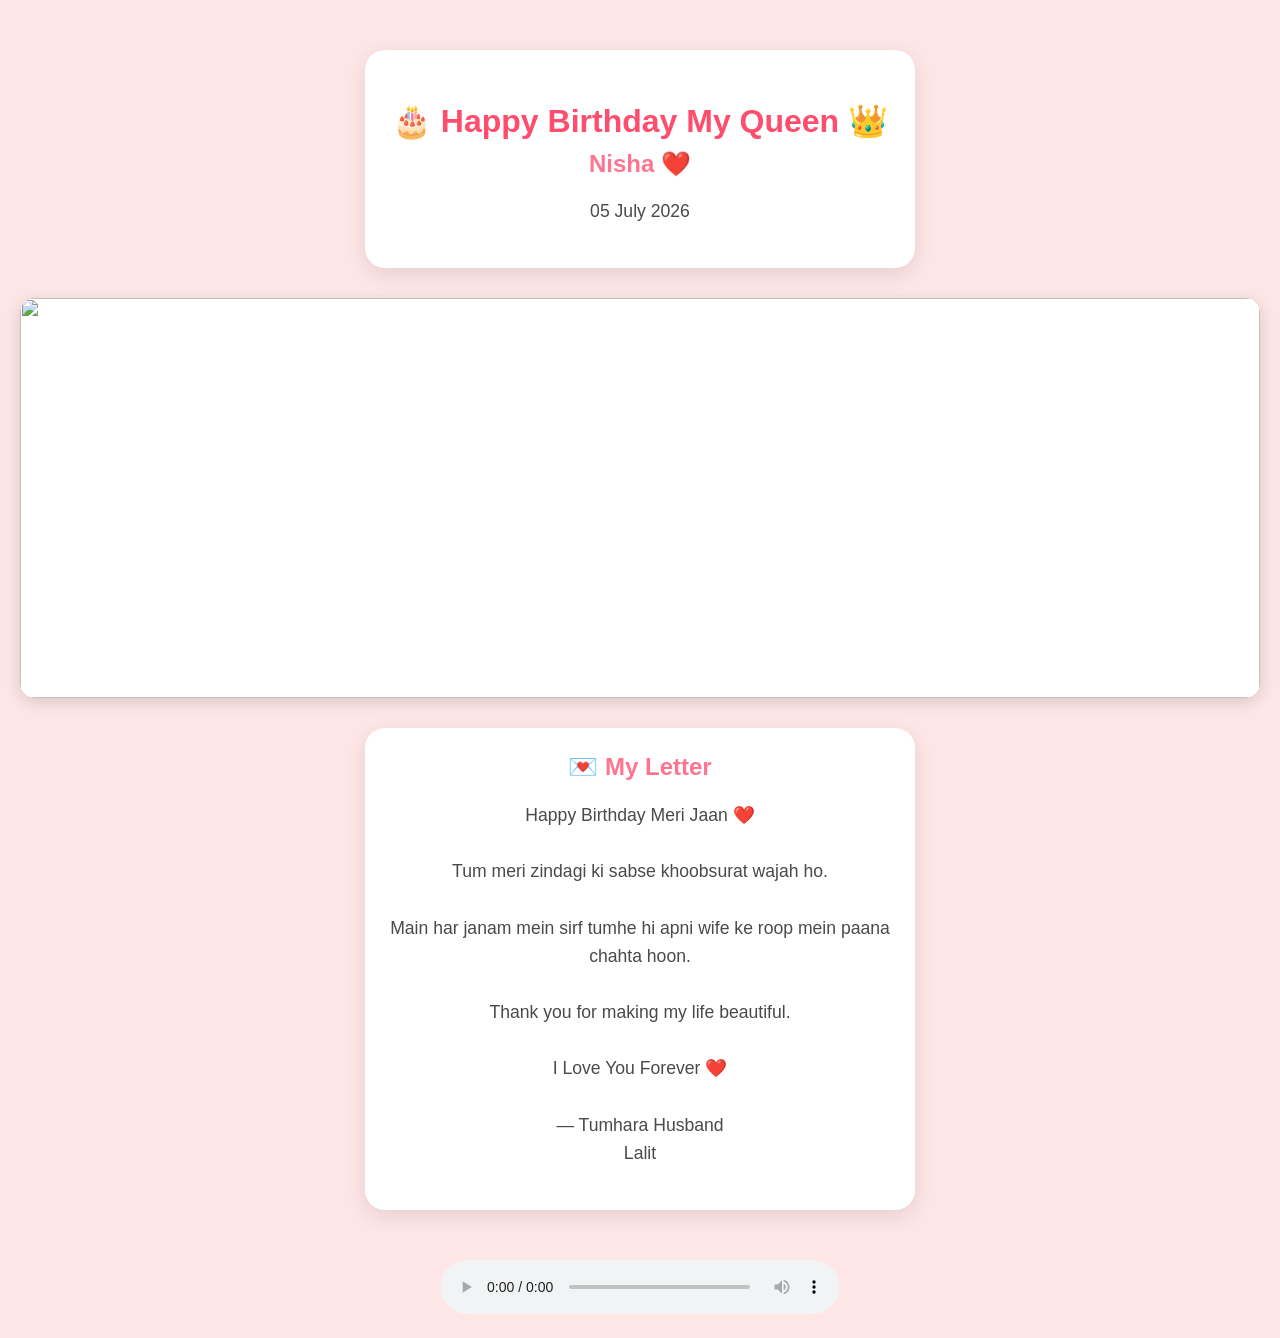
==== index.html @ f0bfb338 "Add files via upload" ====
<!DOCTYPE html>
<html lang="en">
<head>
    <meta charset="UTF-8">
    <meta name="viewport" content="width=device-width, initial-scale=1.0">
    <title>Happy Birthday Nisha ❤️</title>
    <style>
        /* --- WEBSITE KA DESIGN (CSS) --- */
        body {
            background-color: #ffe6e6; /* Sweet Pinkish Background */
            font-family: 'Arial', sans-serif;
            text-align: center;
            color: #333;
            margin: 0;
            padding: 20px;
        }

        section {
            margin: 30px auto;
            max-width: 500px;
            background: white;
            padding: 25px;
            border-radius: 20px;
            box-shadow: 0 6px 20px rgba(0,0,0,0.1);
        }

        h1 { 
            color: #ff4d6d; 
            font-size: 2rem;
            margin-bottom: 10px;
        }
        
        h2 { 
            color: #ff758f; 
            margin-top: 0;
        }

        /* --- SLIDESHOW KA DESIGN --- */
        .slideshow-container {
            position: relative;
            max-width: 100%;
            height: 400px; /* Mobile aur desktop dono ke liye best height */
            margin: 20px auto;
            overflow: hidden;
            border-radius: 15px;
            box-shadow: 0 4px 15px rgba(0,0,0,0.15);
            padding: 0; /* Images ke beech me space na rahe */
        }

        .slide {
            display: none;
            width: 100%;
            height: 100%;
            object-fit: cover; /* Image stretch nahi hogi, perfectly fit hogi */
            /* Smooth Fade Animation */
            animation: fadeEffect 1.5s ease-in-out;
        }

        /* Jo image dikhni chahiye */
        .slide.active {
            display: block;
        }

        /* Fade Animation Effect */
        @keyframes fadeEffect {
            from { opacity: 0.3; } 
            to { opacity: 1; }
        }

        /* --- LETTER AUR MUSIC KA DESIGN --- */
        p {
            font-size: 1.1rem;
            line-height: 1.6;
            color: #4a4a4a;
            font-weight: 500;
        }

        audio {
            margin-top: 20px;
            width: 90%;
            max-width: 400px;
            border-radius: 30px;
        }
    </style>
</head>
<body>

    <div></div>

    <section>
        <h1>🎂 Happy Birthday My Queen 👑</h1>
        <h2>Nisha ❤️</h2>
        <p>05 July 2026</p>
    </section>

    <section class="slideshow-container">
        <img src="photo1.jpg" class="slide active">
        <img src="photo2.jpg" class="slide">
        <img src="photo3.jpg" class="slide">
        <img src="photo4.jpg" class="slide">
    </section>

    <section>
        <h2>💌 My Letter</h2>
        <p>
            Happy Birthday Meri Jaan ❤️<br><br>
            Tum meri zindagi ki sabse khoobsurat wajah ho.<br><br>
            Main har janam mein sirf tumhe hi apni wife ke roop mein paana chahta hoon.<br><br>
            Thank you for making my life beautiful.<br><br>
            I Love You Forever ❤️<br><br>
            — Tumhara Husband<br>
            Lalit
        </p>
    </section>

    <audio controls autoplay loop>
        <source src="music.mp3" type="audio/mpeg">
    </audio>

    <script>
        let currentIndex = 0;
        const slides = document.querySelectorAll('.slide');

        function showNextSlide() {
            // 1. Pehle chal rahi image se active class hatao
            slides[currentIndex].classList.remove('active');
            
            // 2. Agli image par jao (aur agar 4th image khatam ho toh wapas 1st par aao)
            currentIndex = (currentIndex + 1) % slides.length;
            
            // 3. Agli image par active class lagao taaki wo dikhne lage
            slides[currentIndex].classList.add('active');
        }

        // Har 3 second (3000 milliseconds) me image automatic badlegi
        setInterval(showNextSlide, 3000);
    </script>

</body>
</html>
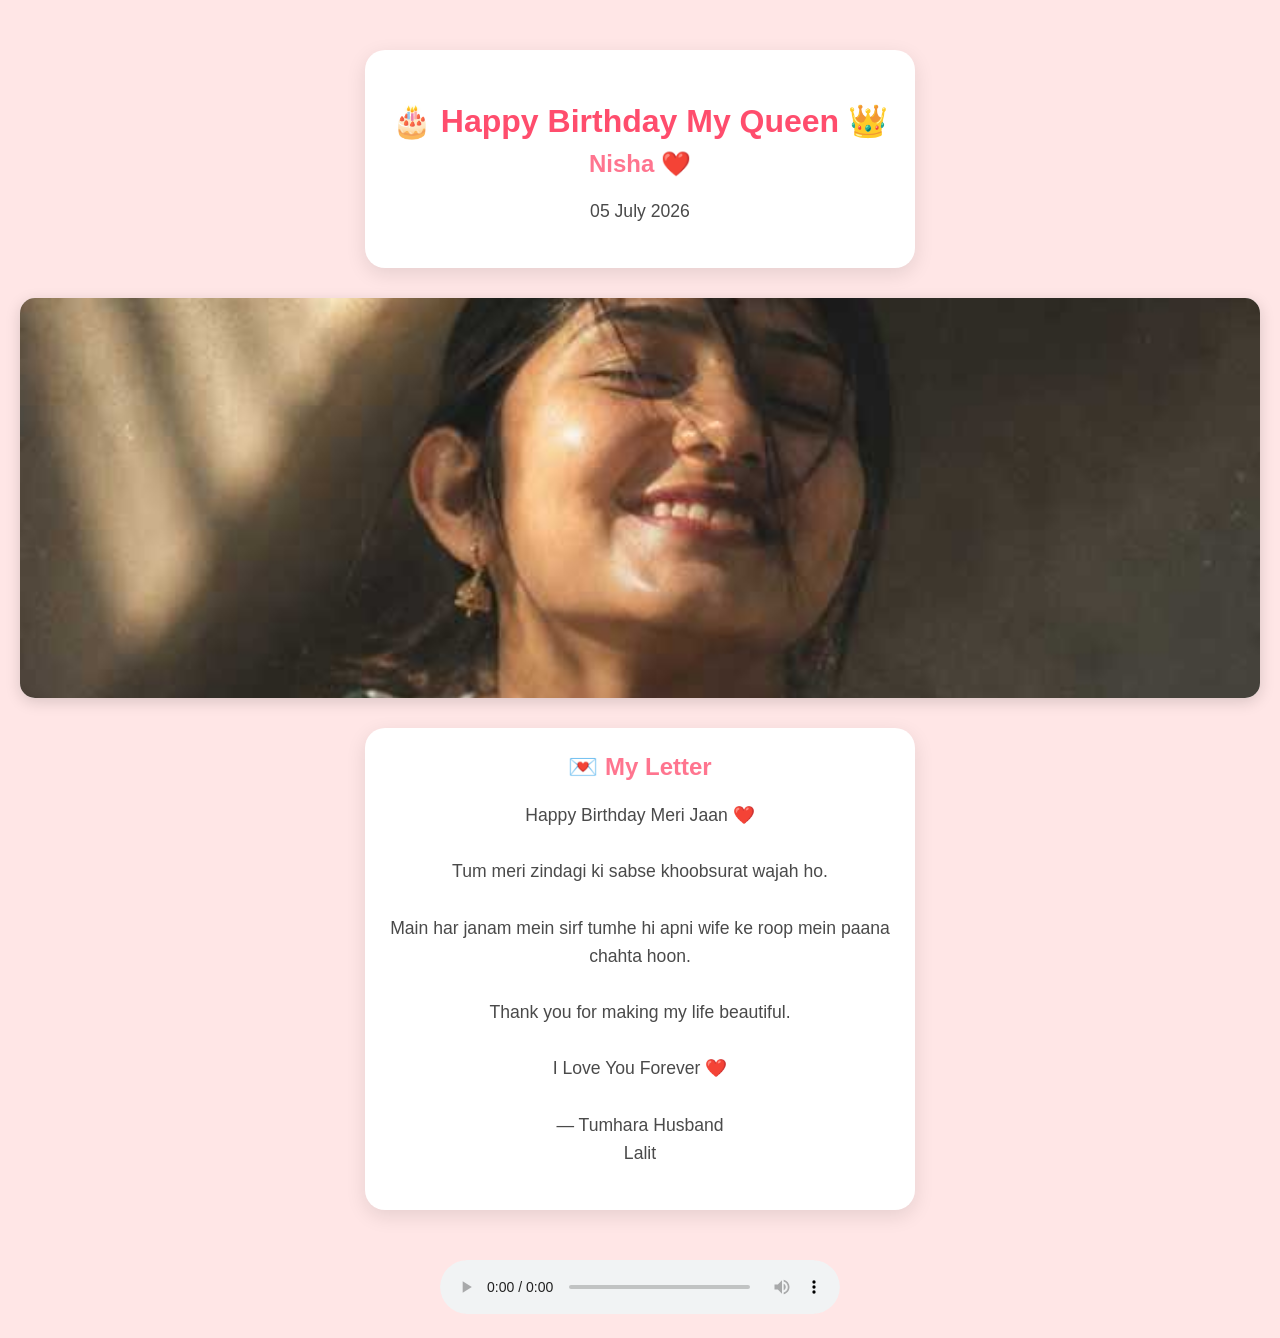
==== commit 2088654f: "Update HTML to reference correct photo filenames" ====
--- a/index.html
+++ b/index.html
@@ -1,140 +1,142 @@
-<!DOCTYPE html>
-<html lang="en">
-<head>
-    <meta charset="UTF-8">
-    <meta name="viewport" content="width=device-width, initial-scale=1.0">
-    <title>Happy Birthday Nisha ❤️</title>
-    <style>
-        /* --- WEBSITE KA DESIGN (CSS) --- */
-        body {
-            background-color: #ffe6e6; /* Sweet Pinkish Background */
-            font-family: 'Arial', sans-serif;
-            text-align: center;
-            color: #333;
-            margin: 0;
-            padding: 20px;
-        }
-
-        section {
-            margin: 30px auto;
-            max-width: 500px;
-            background: white;
-            padding: 25px;
-            border-radius: 20px;
-            box-shadow: 0 6px 20px rgba(0,0,0,0.1);
-        }
-
-        h1 { 
-            color: #ff4d6d; 
-            font-size: 2rem;
-            margin-bottom: 10px;
-        }
-        
-        h2 { 
-            color: #ff758f; 
-            margin-top: 0;
-        }
-
-        /* --- SLIDESHOW KA DESIGN --- */
-        .slideshow-container {
-            position: relative;
-            max-width: 100%;
-            height: 400px; /* Mobile aur desktop dono ke liye best height */
-            margin: 20px auto;
-            overflow: hidden;
-            border-radius: 15px;
-            box-shadow: 0 4px 15px rgba(0,0,0,0.15);
-            padding: 0; /* Images ke beech me space na rahe */
-        }
-
-        .slide {
-            display: none;
-            width: 100%;
-            height: 100%;
-            object-fit: cover; /* Image stretch nahi hogi, perfectly fit hogi */
-            /* Smooth Fade Animation */
-            animation: fadeEffect 1.5s ease-in-out;
-        }
-
-        /* Jo image dikhni chahiye */
-        .slide.active {
-            display: block;
-        }
-
-        /* Fade Animation Effect */
-        @keyframes fadeEffect {
-            from { opacity: 0.3; } 
-            to { opacity: 1; }
-        }
-
-        /* --- LETTER AUR MUSIC KA DESIGN --- */
-        p {
-            font-size: 1.1rem;
-            line-height: 1.6;
-            color: #4a4a4a;
-            font-weight: 500;
-        }
-
-        audio {
-            margin-top: 20px;
-            width: 90%;
-            max-width: 400px;
-            border-radius: 30px;
-        }
-    </style>
-</head>
-<body>
-
-    <div></div>
-
-    <section>
-        <h1>🎂 Happy Birthday My Queen 👑</h1>
-        <h2>Nisha ❤️</h2>
-        <p>05 July 2026</p>
-    </section>
-
-    <section class="slideshow-container">
-        <img src="photo1.jpg" class="slide active">
-        <img src="photo2.jpg" class="slide">
-        <img src="photo3.jpg" class="slide">
-        <img src="photo4.jpg" class="slide">
-    </section>
-
-    <section>
-        <h2>💌 My Letter</h2>
-        <p>
-            Happy Birthday Meri Jaan ❤️<br><br>
-            Tum meri zindagi ki sabse khoobsurat wajah ho.<br><br>
-            Main har janam mein sirf tumhe hi apni wife ke roop mein paana chahta hoon.<br><br>
-            Thank you for making my life beautiful.<br><br>
-            I Love You Forever ❤️<br><br>
-            — Tumhara Husband<br>
-            Lalit
-        </p>
-    </section>
-
-    <audio controls autoplay loop>
-        <source src="music.mp3" type="audio/mpeg">
-    </audio>
-
-    <script>
-        let currentIndex = 0;
-        const slides = document.querySelectorAll('.slide');
-
-        function showNextSlide() {
-            // 1. Pehle chal rahi image se active class hatao
-            slides[currentIndex].classList.remove('active');
-            
-            // 2. Agli image par jao (aur agar 4th image khatam ho toh wapas 1st par aao)
-            currentIndex = (currentIndex + 1) % slides.length;
-            
-            // 3. Agli image par active class lagao taaki wo dikhne lage
-            slides[currentIndex].classList.add('active');
-        }
-
-        // Har 3 second (3000 milliseconds) me image automatic badlegi
-        setInterval(showNextSlide, 3000);
-    </script>
-
-</body>
+<!DOCTYPE html>
+<html lang="en">
+<head>
+    <meta charset="UTF-8">
+    <meta name="viewport" content="width=device-width, initial-scale=1.0">
+    <title>Happy Birthday Nisha ❤️</title>
+    <style>
+        /* --- WEBSITE KA DESIGN (CSS) --- */
+        body {
+            background-color: #ffe6e6; /* Sweet Pinkish Background */
+            font-family: 'Arial', sans-serif;
+            text-align: center;
+            color: #333;
+            margin: 0;
+            padding: 20px;
+        }
+
+        section {
+            margin: 30px auto;
+            max-width: 500px;
+            background: white;
+            padding: 25px;
+            border-radius: 20px;
+            box-shadow: 0 6px 20px rgba(0,0,0,0.1);
+        }
+
+        h1 { 
+            color: #ff4d6d; 
+            font-size: 2rem;
+            margin-bottom: 10px;
+        }
+        
+        h2 { 
+            color: #ff758f; 
+            margin-top: 0;
+        }
+
+        /* --- SLIDESHOW KA DESIGN --- */
+        .slideshow-container {
+            position: relative;
+            max-width: 100%;
+            height: 400px; /* Mobile aur desktop dono ke liye best height */
+            margin: 20px auto;
+            overflow: hidden;
+            border-radius: 15px;
+            box-shadow: 0 4px 15px rgba(0,0,0,0.15);
+            padding: 0; /* Images ke beech me space na rahe */
+        }
+
+        .slide {
+            display: none;
+            width: 100%;
+            height: 100%;
+            object-fit: cover; /* Image stretch nahi hogi, perfectly fit hogi */
+            /* Smooth Fade Animation */
+            animation: fadeEffect 1.5s ease-in-out;
+        }
+
+        /* Jo image dikhni chahiye */
+        .slide.active {
+            display: block;
+        }
+
+        /* Fade Animation Effect */
+        @keyframes fadeEffect {
+            from { opacity: 0.3; } 
+            to { opacity: 1; }
+        }
+
+        /* --- LETTER AUR MUSIC KA DESIGN --- */
+        p {
+            font-size: 1.1rem;
+            line-height: 1.6;
+            color: #4a4a4a;
+            font-weight: 500;
+        }
+
+        audio {
+            margin-top: 20px;
+            width: 90%;
+            max-width: 400px;
+            border-radius: 30px;
+        }
+    </style>
+</head>
+<body>
+
+    <div></div>
+
+    <section>
+        <h1>🎂 Happy Birthday My Queen 👑</h1>
+        <h2>Nisha ❤️</h2>
+        <p>05 July 2026</p>
+    </section>
+
+    <section class="slideshow-container">
+        <img src="photo1.jpg.jpg" class="slide active">
+        <img src="photo2.jpg.jpg" class="slide">
+        <img src="photo3.jpg.jpg" class="slide">
+        <img src="photo4.jpg.jpg" class="slide">
+        <img src="photo5.jpg.jpg" class="slide">
+        <img src="photo6.jpg.jpg" class="slide">
+    </section>
+
+    <section>
+        <h2>💌 My Letter</h2>
+        <p>
+            Happy Birthday Meri Jaan ❤️<br><br>
+            Tum meri zindagi ki sabse khoobsurat wajah ho.<br><br>
+            Main har janam mein sirf tumhe hi apni wife ke roop mein paana chahta hoon.<br><br>
+            Thank you for making my life beautiful.<br><br>
+            I Love You Forever ❤️<br><br>
+            — Tumhara Husband<br>
+            Lalit
+        </p>
+    </section>
+
+    <audio controls autoplay loop>
+        <source src="music.mp3" type="audio/mpeg">
+    </audio>
+
+    <script>
+        let currentIndex = 0;
+        const slides = document.querySelectorAll('.slide');
+
+        function showNextSlide() {
+            // 1. Pehle chal rahi image se active class hatao
+            slides[currentIndex].classList.remove('active');
+            
+            // 2. Agli image par jao (aur agar last image khatam ho toh wapas 1st par aao)
+            currentIndex = (currentIndex + 1) % slides.length;
+            
+            // 3. Agli image par active class lagao taaki wo dikhne lage
+            slides[currentIndex].classList.add('active');
+        }
+
+        // Har 3 second (3000 milliseconds) me image automatic badlegi
+        setInterval(showNextSlide, 3000);
+    </script>
+
+</body>
 </html>
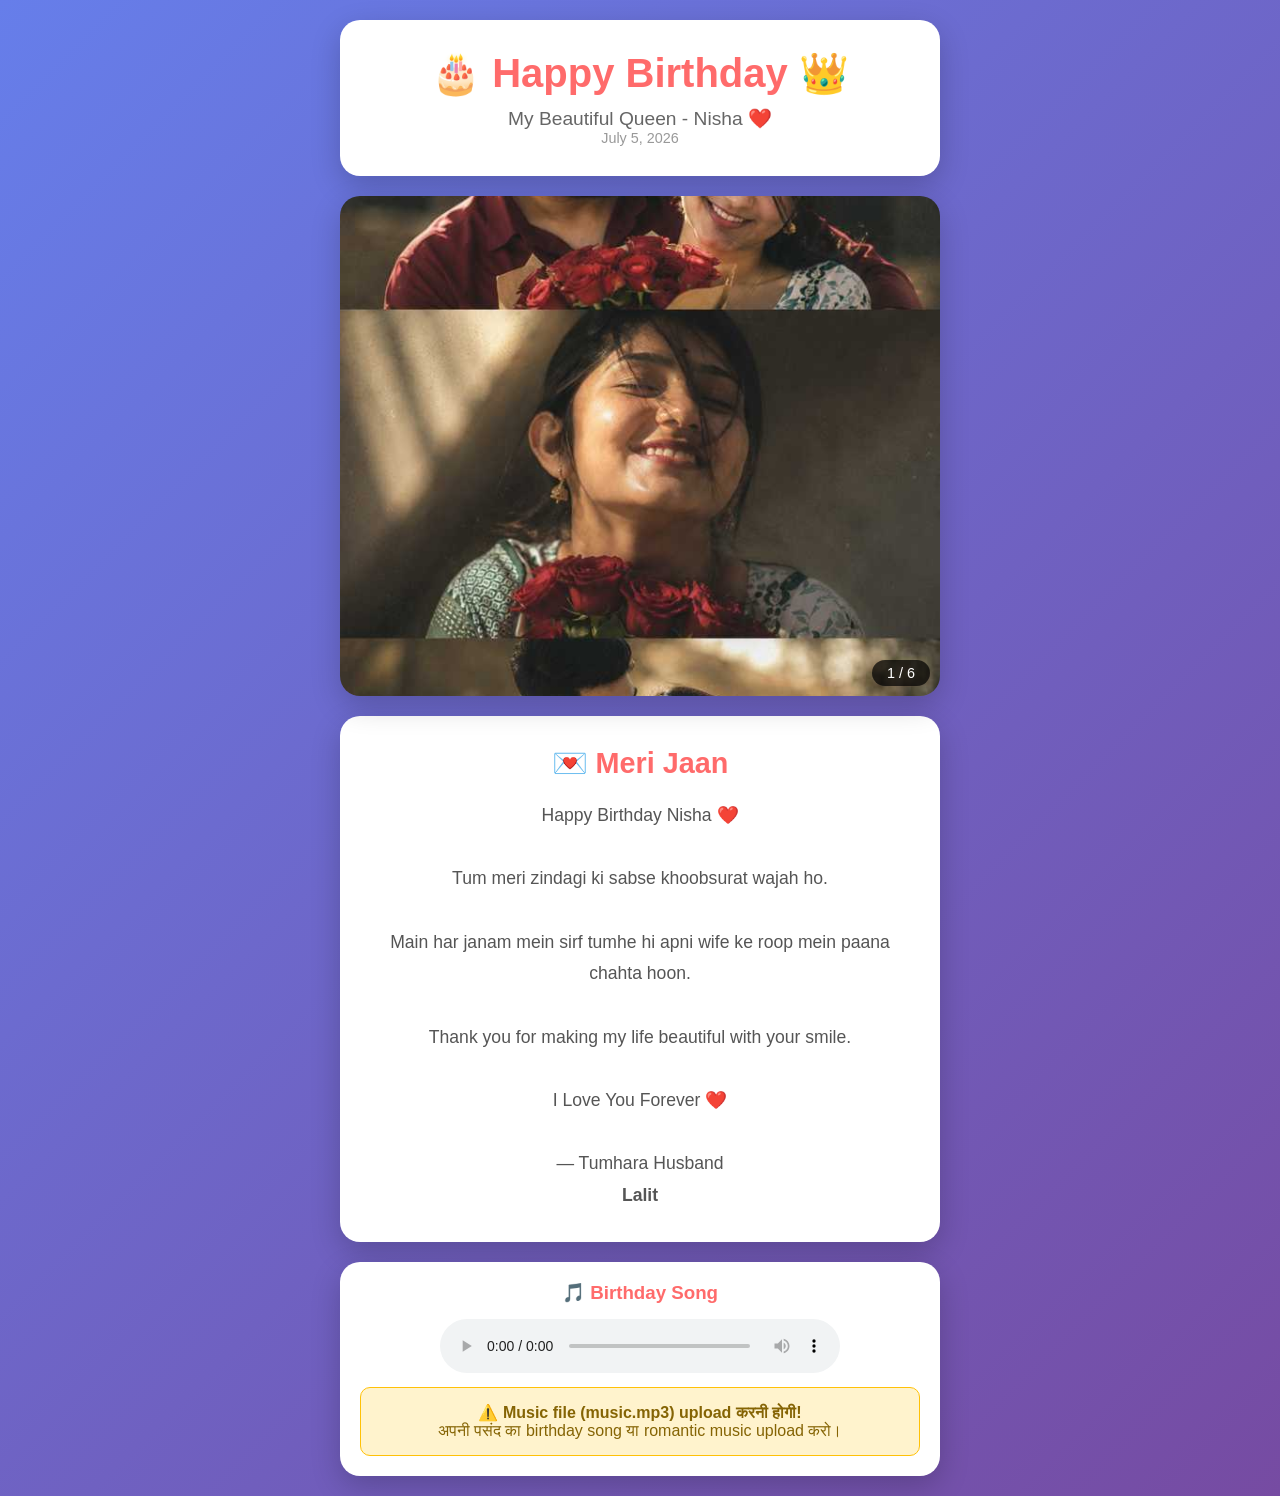
==== commit fa28453b: "Fix slideshow and add better HTML layout" ====
--- a/index.html
+++ b/index.html
@@ -3,140 +3,246 @@
 <head>
     <meta charset="UTF-8">
     <meta name="viewport" content="width=device-width, initial-scale=1.0">
-    <title>Happy Birthday Nisha ❤️</title>
+    <title>🎂 Happy Birthday Nisha ❤️</title>
     <style>
-        /* --- WEBSITE KA DESIGN (CSS) --- */
+        * {
+            margin: 0;
+            padding: 0;
+            box-sizing: border-box;
+        }
+
         body {
-            background-color: #ffe6e6; /* Sweet Pinkish Background */
+            background: linear-gradient(135deg, #667eea 0%, #764ba2 100%);
             font-family: 'Arial', sans-serif;
+            min-height: 100vh;
+            display: flex;
+            flex-direction: column;
+            justify-content: center;
+            align-items: center;
+            padding: 20px;
+        }
+
+        .container {
+            width: 100%;
+            max-width: 600px;
+        }
+
+        .header {
+            background: white;
+            padding: 30px;
+            border-radius: 20px;
             text-align: center;
-            color: #333;
-            margin: 0;
-            padding: 20px;
-        }
-
-        section {
-            margin: 30px auto;
-            max-width: 500px;
-            background: white;
-            padding: 25px;
-            border-radius: 20px;
-            box-shadow: 0 6px 20px rgba(0,0,0,0.1);
-        }
-
-        h1 { 
-            color: #ff4d6d; 
-            font-size: 2rem;
+            margin-bottom: 20px;
+            box-shadow: 0 10px 30px rgba(0,0,0,0.2);
+        }
+
+        .header h1 {
+            color: #ff6b6b;
+            font-size: 2.5em;
             margin-bottom: 10px;
         }
-        
-        h2 { 
-            color: #ff758f; 
-            margin-top: 0;
-        }
-
-        /* --- SLIDESHOW KA DESIGN --- */
+
+        .header p {
+            color: #666;
+            font-size: 1.2em;
+        }
+
+        /* Slideshow Container */
+        .slideshow-wrapper {
+            position: relative;
+            width: 100%;
+            margin: 20px 0;
+            border-radius: 20px;
+            overflow: hidden;
+            box-shadow: 0 10px 30px rgba(0,0,0,0.2);
+        }
+
         .slideshow-container {
             position: relative;
-            max-width: 100%;
-            height: 400px; /* Mobile aur desktop dono ke liye best height */
-            margin: 20px auto;
-            overflow: hidden;
-            border-radius: 15px;
-            box-shadow: 0 4px 15px rgba(0,0,0,0.15);
-            padding: 0; /* Images ke beech me space na rahe */
+            width: 100%;
+            max-width: 600px;
+            height: 500px;
+            background: #000;
         }
 
         .slide {
             display: none;
             width: 100%;
             height: 100%;
-            object-fit: cover; /* Image stretch nahi hogi, perfectly fit hogi */
-            /* Smooth Fade Animation */
-            animation: fadeEffect 1.5s ease-in-out;
-        }
-
-        /* Jo image dikhni chahiye */
+            object-fit: cover;
+        }
+
         .slide.active {
             display: block;
-        }
-
-        /* Fade Animation Effect */
-        @keyframes fadeEffect {
-            from { opacity: 0.3; } 
+            animation: fadeIn 1s ease-in;
+        }
+
+        @keyframes fadeIn {
+            from { opacity: 0; }
             to { opacity: 1; }
         }
 
-        /* --- LETTER AUR MUSIC KA DESIGN --- */
-        p {
-            font-size: 1.1rem;
-            line-height: 1.6;
-            color: #4a4a4a;
-            font-weight: 500;
+        .slide-counter {
+            position: absolute;
+            bottom: 10px;
+            right: 10px;
+            background: rgba(0,0,0,0.7);
+            color: white;
+            padding: 5px 15px;
+            border-radius: 20px;
+            font-size: 0.9em;
+        }
+
+        .letter {
+            background: white;
+            padding: 30px;
+            border-radius: 20px;
+            margin-top: 20px;
+            text-align: center;
+            box-shadow: 0 10px 30px rgba(0,0,0,0.2);
+        }
+
+        .letter h2 {
+            color: #ff6b6b;
+            margin-bottom: 20px;
+            font-size: 1.8em;
+        }
+
+        .letter p {
+            color: #555;
+            line-height: 1.8;
+            font-size: 1.1em;
+        }
+
+        .music-section {
+            background: white;
+            padding: 20px;
+            border-radius: 20px;
+            margin-top: 20px;
+            text-align: center;
+            box-shadow: 0 10px 30px rgba(0,0,0,0.2);
+        }
+
+        .music-section h3 {
+            color: #ff6b6b;
+            margin-bottom: 15px;
         }
 
         audio {
-            margin-top: 20px;
-            width: 90%;
+            width: 100%;
             max-width: 400px;
-            border-radius: 30px;
+            border-radius: 10px;
+        }
+
+        .no-music {
+            background: #fff3cd;
+            color: #856404;
+            padding: 15px;
+            border-radius: 10px;
+            margin-top: 10px;
+            border: 1px solid #ffc107;
+        }
+
+        @media (max-width: 600px) {
+            .header h1 {
+                font-size: 2em;
+            }
+            
+            .slideshow-container {
+                height: 350px;
+            }
         }
     </style>
 </head>
 <body>
-
-    <div></div>
-
-    <section>
-        <h1>🎂 Happy Birthday My Queen 👑</h1>
-        <h2>Nisha ❤️</h2>
-        <p>05 July 2026</p>
-    </section>
-
-    <section class="slideshow-container">
-        <img src="photo1.jpg.jpg" class="slide active">
-        <img src="photo2.jpg.jpg" class="slide">
-        <img src="photo3.jpg.jpg" class="slide">
-        <img src="photo4.jpg.jpg" class="slide">
-        <img src="photo5.jpg.jpg" class="slide">
-        <img src="photo6.jpg.jpg" class="slide">
-    </section>
-
-    <section>
-        <h2>💌 My Letter</h2>
-        <p>
-            Happy Birthday Meri Jaan ❤️<br><br>
-            Tum meri zindagi ki sabse khoobsurat wajah ho.<br><br>
-            Main har janam mein sirf tumhe hi apni wife ke roop mein paana chahta hoon.<br><br>
-            Thank you for making my life beautiful.<br><br>
-            I Love You Forever ❤️<br><br>
-            — Tumhara Husband<br>
-            Lalit
-        </p>
-    </section>
-
-    <audio controls autoplay loop>
-        <source src="music.mp3" type="audio/mpeg">
-    </audio>
+    <div class="container">
+        <!-- Header -->
+        <div class="header">
+            <h1>🎂 Happy Birthday 👑</h1>
+            <p>My Beautiful Queen - Nisha ❤️</p>
+            <p style="font-size: 0.9em; color: #999;">July 5, 2026</p>
+        </div>
+
+        <!-- Slideshow -->
+        <div class="slideshow-wrapper">
+            <div class="slideshow-container">
+                <img src="photo1.jpg.jpg" class="slide active" alt="Photo 1">
+                <img src="photo2.jpg.jpg" class="slide" alt="Photo 2">
+                <img src="photo3.jpg.jpg" class="slide" alt="Photo 3">
+                <img src="photo4.jpg.jpg" class="slide" alt="Photo 4">
+                <img src="photo5.jpg.jpg" class="slide" alt="Photo 5">
+                <img src="photo6.jpg.jpg" class="slide" alt="Photo 6">
+                <div class="slide-counter">
+                    <span id="current-slide">1</span> / <span id="total-slides">6</span>
+                </div>
+            </div>
+        </div>
+
+        <!-- Love Letter -->
+        <div class="letter">
+            <h2>💌 Meri Jaan</h2>
+            <p>
+                Happy Birthday Nisha ❤️<br><br>
+                Tum meri zindagi ki sabse khoobsurat wajah ho.<br><br>
+                Main har janam mein sirf tumhe hi apni wife ke roop mein paana chahta hoon.<br><br>
+                Thank you for making my life beautiful with your smile.<br><br>
+                I Love You Forever ❤️<br><br>
+                — Tumhara Husband<br>
+                <strong>Lalit</strong>
+            </p>
+        </div>
+
+        <!-- Music Section -->
+        <div class="music-section">
+            <h3>🎵 Birthday Song</h3>
+            <audio controls autoplay loop>
+                <source src="music.mp3" type="audio/mpeg">
+                Your browser does not support the audio element.
+            </audio>
+            <div class="no-music">
+                ⚠️ <strong>Music file (music.mp3) upload करनी होगी!</strong><br>
+                अपनी पसंद का birthday song या romantic music upload करो।
+            </div>
+        </div>
+    </div>
 
     <script>
-        let currentIndex = 0;
+        let currentSlideIndex = 0;
         const slides = document.querySelectorAll('.slide');
-
-        function showNextSlide() {
-            // 1. Pehle chal rahi image se active class hatao
-            slides[currentIndex].classList.remove('active');
+        const totalSlides = slides.length;
+
+        function showSlide(n) {
+            // Remove active class from all slides
+            slides.forEach(slide => slide.classList.remove('active'));
             
-            // 2. Agli image par jao (aur agar last image khatam ho toh wapas 1st par aao)
-            currentIndex = (currentIndex + 1) % slides.length;
+            // Add active class to current slide
+            slides[n].classList.add('active');
             
-            // 3. Agli image par active class lagao taaki wo dikhne lage
-            slides[currentIndex].classList.add('active');
-        }
-
-        // Har 3 second (3000 milliseconds) me image automatic badlegi
-        setInterval(showNextSlide, 3000);
+            // Update counter
+            document.getElementById('current-slide').textContent = n + 1;
+            document.getElementById('total-slides').textContent = totalSlides;
+        }
+
+        function nextSlide() {
+            currentSlideIndex = (currentSlideIndex + 1) % totalSlides;
+            showSlide(currentSlideIndex);
+        }
+
+        // Auto advance slides every 4 seconds
+        setInterval(nextSlide, 4000);
+
+        // Initial display
+        showSlide(currentSlideIndex);
+
+        // Keyboard navigation
+        document.addEventListener('keydown', function(event) {
+            if (event.key === 'ArrowRight') {
+                nextSlide();
+            } else if (event.key === 'ArrowLeft') {
+                currentSlideIndex = (currentSlideIndex - 1 + totalSlides) % totalSlides;
+                showSlide(currentSlideIndex);
+            }
+        });
     </script>
-
 </body>
 </html>
